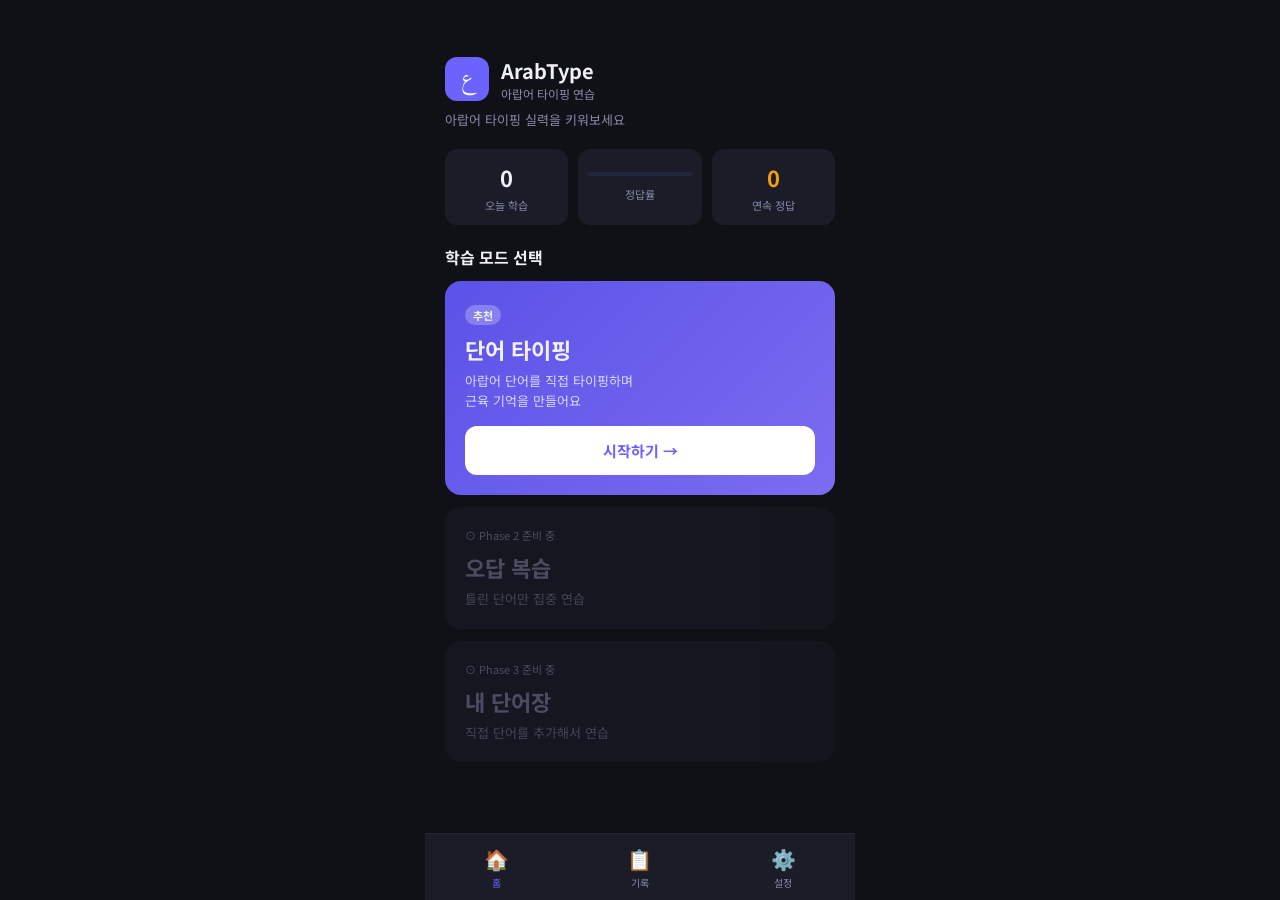
==== index.html @ 59c6b7cc "feat: ArabType MVP — 아랍어 타이핑 학습 앱 초기 버전" ====
<!DOCTYPE html>
<html lang="ko">
<head>
  <meta charset="UTF-8" />
  <meta name="viewport" content="width=device-width, initial-scale=1.0" />
  <title>ArabType — 아랍어 타이핑 연습</title>
  <link rel="preconnect" href="https://fonts.googleapis.com" />
  <link href="https://fonts.googleapis.com/css2?family=Amiri:wght@400;700&family=Noto+Sans+KR:wght@400;500;700&display=swap" rel="stylesheet" />
  <link rel="stylesheet" href="style.css" />
</head>
<body>

  <!-- ===== HOME SCREEN ===== -->
  <div id="screen-home" class="screen active">
    <div class="home-header">
      <div class="app-logo">
        <div class="logo-icon">ع</div>
        <div>
          <div class="app-name">ArabType</div>
          <div class="app-sub">아랍어 타이핑 연습</div>
        </div>
      </div>
      <p class="app-tagline">아랍어 타이핑 실력을 키워보세요</p>
    </div>

    <div class="stats-row">
      <div class="stat-card">
        <div class="stat-value" id="stat-today">0</div>
        <div class="stat-label">오늘 학습</div>
      </div>
      <div class="stat-card accent">
        <div class="stat-bar-wrap"><div class="stat-bar" id="stat-bar"></div></div>
        <div class="stat-label">정답률</div>
      </div>
      <div class="stat-card">
        <div class="stat-value streak" id="stat-streak">0</div>
        <div class="stat-label">연속 정답</div>
      </div>
    </div>

    <h2 class="section-title">학습 모드 선택</h2>

    <div class="mode-card active-mode" id="btn-start">
      <div class="mode-badge">추천</div>
      <div class="mode-title">단어 타이핑</div>
      <div class="mode-desc">아랍어 단어를 직접 타이핑하며<br>근육 기억을 만들어요</div>
      <button class="start-btn">시작하기 →</button>
    </div>

    <div class="mode-card locked">
      <div class="mode-lock">⊙ Phase 2 준비 중</div>
      <div class="mode-title dim">오답 복습</div>
      <div class="mode-desc dim">틀린 단어만 집중 연습</div>
    </div>

    <div class="mode-card locked">
      <div class="mode-lock">⊙ Phase 3 준비 중</div>
      <div class="mode-title dim">내 단어장</div>
      <div class="mode-desc dim">직접 단어를 추가해서 연습</div>
    </div>

    <nav class="bottom-nav">
      <div class="nav-item active">🏠<span>홈</span></div>
      <div class="nav-item">📋<span>기록</span></div>
      <div class="nav-item">⚙️<span>설정</span></div>
    </nav>
  </div>

  <!-- ===== PRACTICE SCREEN ===== -->
  <div id="screen-practice" class="screen">
    <div class="practice-header">
      <button class="back-btn" id="btn-back">‹</button>
      <div class="practice-title">
        <div>단어 타이핑</div>
        <div class="word-progress" id="word-progress">1 / 20 단어</div>
      </div>
      <div class="streak-badge" id="streak-badge">⚡ 0연속</div>
    </div>

    <div class="progress-bar-wrap">
      <div class="progress-bar" id="progress-bar"></div>
    </div>
    <div class="progress-info">
      <span id="pct-label">0% 완료</span>
      <span id="score-label">정답 0 / 오답 0</span>
    </div>

    <div class="word-card" id="word-card">
      <div class="card-top">
        <div class="category-tag" id="card-category">기초 단어</div>
        <div class="card-num" id="card-num">01</div>
      </div>
      <div class="arabic-word" id="arabic-word" dir="rtl">مَرْحَبًا</div>
      <div class="transliteration" id="transliteration">mar·ha·ban</div>
      <div class="meaning-row">
        <span class="meaning-icon">뜻</span>
        <span class="meaning-ko" id="meaning-ko">안녕하세요</span>
      </div>
      <div class="hint-row" id="hint-row">
        <span class="hint-icon">📍</span>
        <span class="hint-text" id="hint-text">힌트: 7글자, م으로 시작해요</span>
      </div>
    </div>

    <div class="input-label">● 아랍어로 입력하세요 (오른쪽에서 왼쪽)</div>
    <div class="input-wrap">
      <input
        type="text"
        id="arabic-input"
        class="arabic-input"
        dir="rtl"
        lang="ar"
        placeholder="مرحبا"
        autocomplete="off"
        autocorrect="off"
        spellcheck="false"
      />
    </div>
    <div class="keyboard-hint">⌨ 기기의 아랍어 키보드를 활성화하세요</div>

    <!-- 정답 피드백 -->
    <div class="feedback correct-feedback" id="feedback-correct">
      <div class="feedback-left">✓ 정답이에요! 🎉</div>
      <div class="feedback-right">
        <div class="feedback-word" id="feedback-word"></div>
        <div class="feedback-score">⚡ +10</div>
      </div>
    </div>

    <div class="action-row">
      <button class="skip-btn" id="btn-skip">↩ 건너뛰기</button>
      <button class="next-btn" id="btn-next" disabled>다음 단어 →</button>
    </div>
  </div>

  <!-- ===== WRONG FEEDBACK SCREEN ===== -->
  <div id="screen-wrong" class="screen">
    <div class="practice-header">
      <button class="back-btn" id="btn-back-wrong">‹</button>
      <div class="practice-title">
        <div>단어 타이핑</div>
      </div>
      <div class="streak-badge dim" id="streak-badge-wrong">⚡ 0연속</div>
    </div>

    <div class="word-card wrong-card">
      <div class="card-top">
        <div class="category-tag" id="wrong-category">기초 단어</div>
        <div class="wrong-x">✕</div>
      </div>
      <div class="arabic-word" id="wrong-arabic" dir="rtl">شُكْرًا</div>
      <div class="transliteration" id="wrong-trans">shuk·ran</div>
      <div class="meaning-row">
        <span class="meaning-icon">뜻</span>
        <span class="meaning-ko" id="wrong-meaning">감사합니다</span>
      </div>
    </div>

    <div class="compare-box">
      <div class="compare-label">입력 비교</div>
      <div class="compare-row">
        <span class="compare-tag my">내 답</span>
        <span class="compare-word" dir="rtl" id="my-answer"></span>
        <span class="compare-icon wrong-icon">✕</span>
      </div>
      <div class="compare-row">
        <span class="compare-tag correct">정답</span>
        <span class="compare-word" dir="rtl" id="correct-answer"></span>
        <span class="compare-icon correct-icon">✓</span>
      </div>
      <div class="compare-note" id="compare-note"></div>
    </div>

    <div class="action-row">
      <button class="retry-btn" id="btn-retry">↺ 다시 시도</button>
      <button class="next-btn" id="btn-next-wrong">다음 단어 →</button>
    </div>
    <div class="note-link">📌 오답 노트에 저장 (Phase 2)</div>
  </div>

  <!-- ===== COMPLETE SCREEN ===== -->
  <div id="screen-complete" class="screen">
    <div class="complete-wrap">
      <div class="complete-emoji">🎉</div>
      <h2>학습 완료!</h2>
      <div class="complete-stats">
        <div class="c-stat"><div class="c-val" id="c-total"></div><div class="c-lbl">총 단어</div></div>
        <div class="c-stat"><div class="c-val" id="c-correct"></div><div class="c-lbl">정답</div></div>
        <div class="c-stat"><div class="c-val" id="c-rate"></div><div class="c-lbl">정답률</div></div>
      </div>
      <button class="start-btn" id="btn-home">홈으로 돌아가기</button>
    </div>
  </div>

  <script src="app.js"></script>
</body>
</html>
---- style.css ----
*, *::before, *::after { box-sizing: border-box; margin: 0; padding: 0; }

:root {
  --bg: #0f1117;
  --surface: #1a1d27;
  --surface2: #22263a;
  --primary: #6c63ff;
  --primary-dim: #4a44b5;
  --success: #22c55e;
  --error: #ef4444;
  --text: #f0f0f5;
  --text-dim: #8888aa;
  --accent: #f59e0b;
  --radius: 16px;
}

body {
  background: var(--bg);
  color: var(--text);
  font-family: 'Noto Sans KR', sans-serif;
  min-height: 100vh;
  display: flex;
  justify-content: center;
}

.screen {
  display: none;
  flex-direction: column;
  width: 100%;
  max-width: 430px;
  min-height: 100vh;
  padding: 0 0 80px;
  overflow-y: auto;
}
.screen.active { display: flex; }

/* ── HOME ── */
.home-header {
  padding: 56px 20px 20px;
}
.app-logo {
  display: flex;
  align-items: center;
  gap: 12px;
  margin-bottom: 8px;
}
.logo-icon {
  width: 44px; height: 44px;
  background: var(--primary);
  border-radius: 12px;
  display: flex; align-items: center; justify-content: center;
  font-family: 'Amiri', serif;
  font-size: 22px; color: #fff;
}
.app-name { font-size: 20px; font-weight: 700; }
.app-sub { font-size: 12px; color: var(--text-dim); }
.app-tagline { color: var(--text-dim); font-size: 13px; margin-top: 4px; }

.stats-row {
  display: flex; gap: 10px;
  padding: 0 20px 20px;
}
.stat-card {
  flex: 1;
  background: var(--surface);
  border-radius: 12px;
  padding: 12px 10px;
  text-align: center;
}
.stat-card.accent { display: flex; flex-direction: column; justify-content: center; align-items: center; }
.stat-value { font-size: 22px; font-weight: 700; color: var(--text); }
.stat-value.streak { color: var(--accent); }
.stat-label { font-size: 11px; color: var(--text-dim); margin-top: 4px; }
.stat-bar-wrap { width: 100%; height: 4px; background: var(--surface2); border-radius: 2px; margin-bottom: 6px; }
.stat-bar { height: 100%; background: var(--success); border-radius: 2px; transition: width .4s; width: 0%; }

.section-title { padding: 0 20px 12px; font-size: 16px; font-weight: 700; }

.mode-card {
  margin: 0 20px 12px;
  background: var(--surface);
  border-radius: var(--radius);
  padding: 20px;
  position: relative;
}
.mode-card.active-mode {
  background: linear-gradient(135deg, #5b52e8 0%, #7c6cf0 100%);
  cursor: pointer;
}
.mode-card.locked { opacity: .5; }
.mode-badge {
  display: inline-block;
  background: rgba(255,255,255,.25);
  font-size: 11px; font-weight: 700;
  padding: 2px 8px; border-radius: 20px;
  margin-bottom: 8px;
}
.mode-lock { font-size: 11px; color: var(--text-dim); margin-bottom: 8px; }
.mode-title { font-size: 22px; font-weight: 700; margin-bottom: 6px; }
.mode-desc { font-size: 13px; line-height: 1.5; opacity: .85; }
.mode-title.dim, .mode-desc.dim { color: var(--text-dim); }
.start-btn {
  display: block;
  width: 100%;
  margin-top: 16px;
  background: #fff;
  color: var(--primary);
  font-family: 'Noto Sans KR', sans-serif;
  font-size: 15px; font-weight: 700;
  padding: 14px;
  border: none; border-radius: 12px;
  cursor: pointer;
  transition: opacity .2s;
}
.start-btn:hover { opacity: .9; }

.bottom-nav {
  position: fixed;
  bottom: 0; left: 50%; transform: translateX(-50%);
  width: 100%; max-width: 430px;
  background: var(--surface);
  display: flex;
  border-top: 1px solid var(--surface2);
}
.nav-item {
  flex: 1; display: flex; flex-direction: column;
  align-items: center; justify-content: center;
  padding: 10px 0; gap: 2px;
  font-size: 20px; color: var(--text-dim); cursor: pointer;
}
.nav-item span { font-size: 10px; }
.nav-item.active { color: var(--primary); }

/* ── PRACTICE ── */
.practice-header {
  display: flex; align-items: center; gap: 12px;
  padding: 52px 20px 12px;
}
.back-btn {
  background: var(--surface); border: none;
  color: var(--text); font-size: 22px;
  width: 36px; height: 36px; border-radius: 10px;
  cursor: pointer; display: flex; align-items: center; justify-content: center;
}
.practice-title { flex: 1; font-size: 15px; font-weight: 700; }
.word-progress { font-size: 12px; color: var(--text-dim); font-weight: 400; }
.streak-badge {
  background: var(--surface2);
  border-radius: 20px;
  padding: 4px 10px;
  font-size: 12px; font-weight: 700;
  color: var(--accent);
  white-space: nowrap;
}
.streak-badge.dim { color: var(--text-dim); }

.progress-bar-wrap {
  margin: 0 20px 4px;
  height: 5px; background: var(--surface2); border-radius: 3px;
}
.progress-bar {
  height: 100%; background: var(--primary);
  border-radius: 3px; transition: width .4s;
  width: 0%;
}
.progress-info {
  display: flex; justify-content: space-between;
  padding: 0 20px 14px;
  font-size: 11px; color: var(--text-dim);
}

.word-card {
  margin: 0 20px 16px;
  background: var(--surface);
  border-radius: var(--radius);
  padding: 20px;
}
.word-card.wrong-card {
  border: 2px solid var(--error);
}
.card-top {
  display: flex; justify-content: space-between; align-items: center;
  margin-bottom: 16px;
}
.category-tag {
  background: rgba(108,99,255,.25);
  color: #a89df8;
  font-size: 11px; font-weight: 700;
  padding: 3px 10px; border-radius: 20px;
}
.card-num { font-size: 13px; color: var(--text-dim); font-weight: 700; }
.wrong-x { color: var(--error); font-size: 18px; font-weight: 700; }

.arabic-word {
  font-family: 'Amiri', serif;
  font-size: 52px; font-weight: 700;
  text-align: center;
  line-height: 1.3;
  margin-bottom: 10px;
  color: var(--text);
}
.transliteration {
  text-align: center;
  color: var(--primary);
  font-size: 14px;
  margin-bottom: 14px;
  letter-spacing: .5px;
}
.meaning-row {
  display: flex; align-items: center; gap: 8px;
  background: var(--surface2);
  border-radius: 10px; padding: 8px 12px;
  margin-bottom: 8px;
}
.meaning-icon {
  background: var(--surface);
  font-size: 11px; padding: 2px 6px;
  border-radius: 6px; color: var(--text-dim);
}
.meaning-ko { font-size: 14px; font-weight: 500; }
.hint-row {
  display: flex; align-items: center; gap: 6px;
  font-size: 12px; color: var(--text-dim);
}

.input-label {
  padding: 0 20px 8px;
  font-size: 12px; color: var(--success);
  display: flex; align-items: center; gap: 6px;
}
.input-wrap { padding: 0 20px 6px; }
.arabic-input {
  width: 100%;
  background: var(--surface);
  border: 2px solid var(--surface2);
  border-radius: 12px;
  padding: 14px 16px;
  font-family: 'Amiri', serif;
  font-size: 26px; color: var(--text);
  text-align: right;
  outline: none;
  transition: border-color .2s;
}
.arabic-input:focus { border-color: var(--primary); }
.arabic-input.correct { border-color: var(--success); background: rgba(34,197,94,.08); }
.arabic-input.wrong-input { border-color: var(--error); animation: shake .3s; }

@keyframes shake {
  0%,100%{transform:translateX(0)}
  25%{transform:translateX(-6px)}
  75%{transform:translateX(6px)}
}

.keyboard-hint {
  text-align: center;
  font-size: 11px; color: var(--text-dim);
  margin-bottom: 14px;
}

.feedback {
  display: none;
  margin: 0 20px 14px;
  border-radius: 12px;
  padding: 12px 16px;
  align-items: center;
  justify-content: space-between;
}
.feedback.visible { display: flex; }
.correct-feedback { background: var(--success); color: #fff; }
.feedback-left { font-size: 14px; font-weight: 700; }
.feedback-right { text-align: right; }
.feedback-word { font-family: 'Amiri', serif; font-size: 16px; }
.feedback-score { font-size: 12px; font-weight: 700; margin-top: 2px; }

.action-row {
  display: flex; gap: 10px;
  padding: 0 20px;
}
.skip-btn, .retry-btn {
  flex: 1;
  background: var(--surface);
  border: none; border-radius: 12px;
  color: var(--text); font-family: 'Noto Sans KR', sans-serif;
  font-size: 14px; font-weight: 500;
  padding: 14px; cursor: pointer;
}
.next-btn {
  flex: 2;
  background: var(--primary);
  border: none; border-radius: 12px;
  color: #fff; font-family: 'Noto Sans KR', sans-serif;
  font-size: 14px; font-weight: 700;
  padding: 14px; cursor: pointer;
  transition: opacity .2s;
}
.next-btn:disabled { opacity: .4; cursor: default; }

/* ── WRONG SCREEN ── */
.compare-box {
  margin: 0 20px 16px;
  background: var(--surface);
  border-radius: var(--radius);
  padding: 16px;
}
.compare-label { font-size: 12px; color: var(--text-dim); margin-bottom: 10px; }
.compare-row {
  display: flex; align-items: center; gap: 8px;
  padding: 8px 0;
  border-bottom: 1px solid var(--surface2);
}
.compare-row:last-of-type { border-bottom: none; }
.compare-tag {
  font-size: 11px; font-weight: 700;
  padding: 3px 8px; border-radius: 6px;
  min-width: 42px; text-align: center;
}
.compare-tag.my { background: rgba(239,68,68,.2); color: var(--error); }
.compare-tag.correct { background: rgba(34,197,94,.2); color: var(--success); }
.compare-word {
  flex: 1; font-family: 'Amiri', serif;
  font-size: 20px; text-align: right;
}
.compare-icon { font-size: 16px; }
.wrong-icon { color: var(--error); }
.correct-icon { color: var(--success); }
.compare-note {
  margin-top: 10px;
  font-size: 12px; color: var(--text-dim);
  line-height: 1.5;
}
.note-link {
  text-align: center;
  font-size: 12px; color: var(--text-dim);
  margin-top: 12px;
}
.retry-btn { flex: 1; }

/* ── COMPLETE ── */
.complete-wrap {
  display: flex; flex-direction: column;
  align-items: center; justify-content: center;
  min-height: 100vh; padding: 40px 20px;
  text-align: center; gap: 16px;
}
.complete-emoji { font-size: 60px; }
.complete-wrap h2 { font-size: 26px; }
.complete-stats {
  display: flex; gap: 20px;
  background: var(--surface);
  border-radius: var(--radius);
  padding: 20px 30px;
  margin: 10px 0;
}
.c-stat { text-align: center; }
.c-val { font-size: 28px; font-weight: 700; color: var(--primary); }
.c-lbl { font-size: 12px; color: var(--text-dim); margin-top: 4px; }
.complete-wrap .start-btn { color: var(--primary); max-width: 280px; }
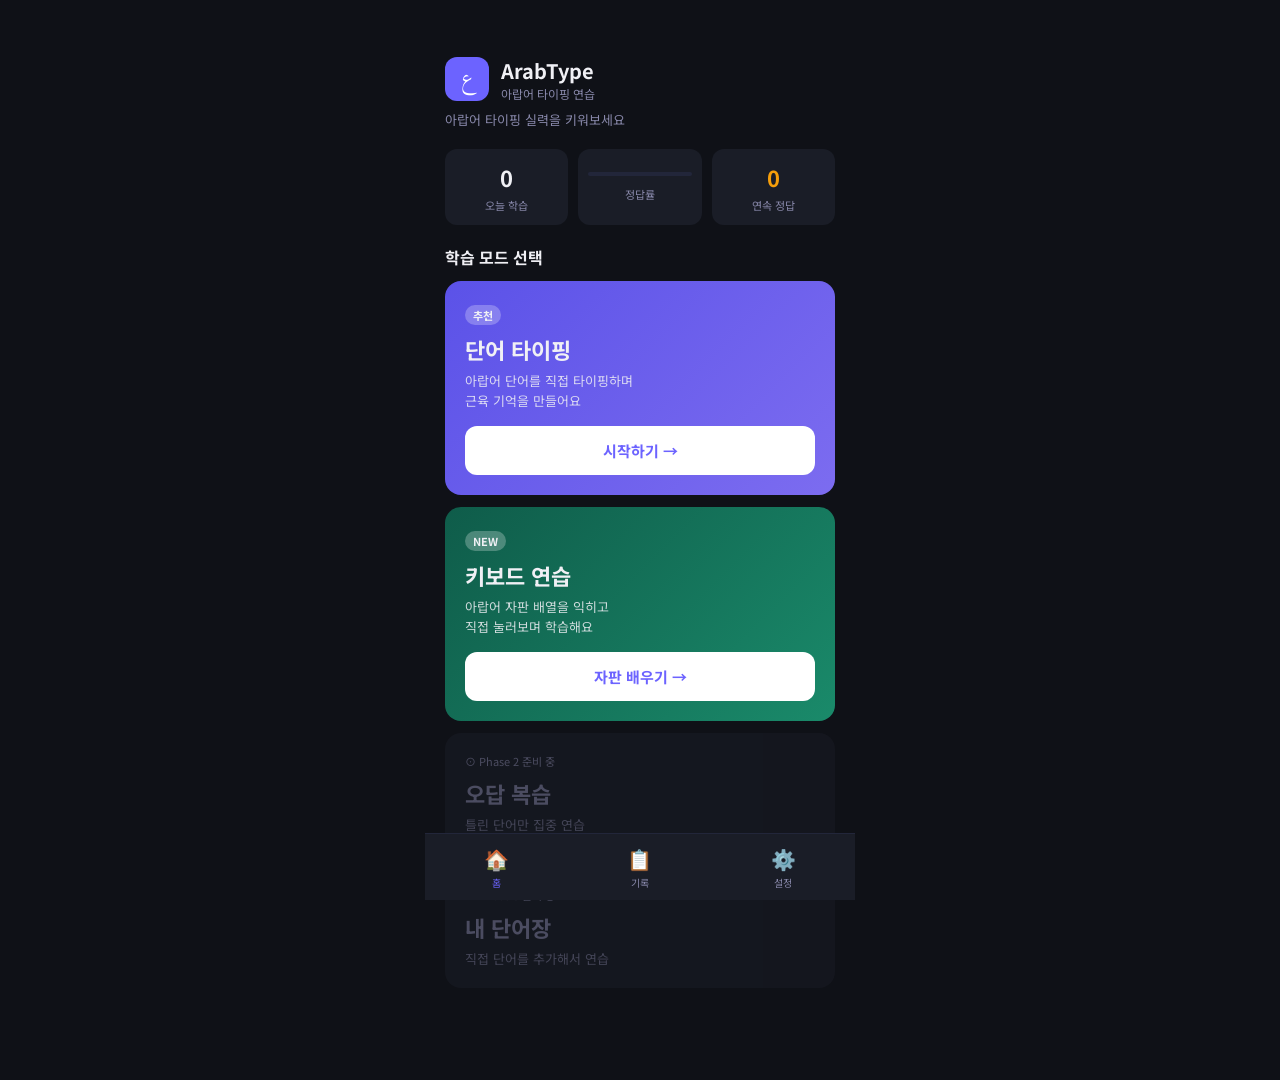
==== commit 1292e9c2: "feat: 아랍어 키보드 가이드 화면 추가 (Step1 자판 + Step2 하라카트)" ====
--- a/index.html
+++ b/index.html
@@ -45,6 +45,13 @@
       <div class="mode-title">단어 타이핑</div>
       <div class="mode-desc">아랍어 단어를 직접 타이핑하며<br>근육 기억을 만들어요</div>
       <button class="start-btn">시작하기 →</button>
+    </div>
+
+    <div class="mode-card keyboard-mode" onclick="location.href='keyboard-guide.html'">
+      <div class="mode-badge new-badge">NEW</div>
+      <div class="mode-title">키보드 연습</div>
+      <div class="mode-desc">아랍어 자판 배열을 익히고<br>직접 눌러보며 학습해요</div>
+      <button class="start-btn keyboard-start-btn">자판 배우기 →</button>
     </div>
 
     <div class="mode-card locked">
--- a/style.css
+++ b/style.css
@@ -88,6 +88,12 @@
   cursor: pointer;
 }
 .mode-card.locked { opacity: .5; }
+.mode-card.keyboard-mode {
+  background: linear-gradient(135deg, #0f5c4a 0%, #1a8a6a 100%);
+  cursor: pointer;
+}
+.new-badge { background: rgba(255,255,255,.25); }
+.keyboard-start-btn { color: #1a8a6a; }
 .mode-badge {
   display: inline-block;
   background: rgba(255,255,255,.25);
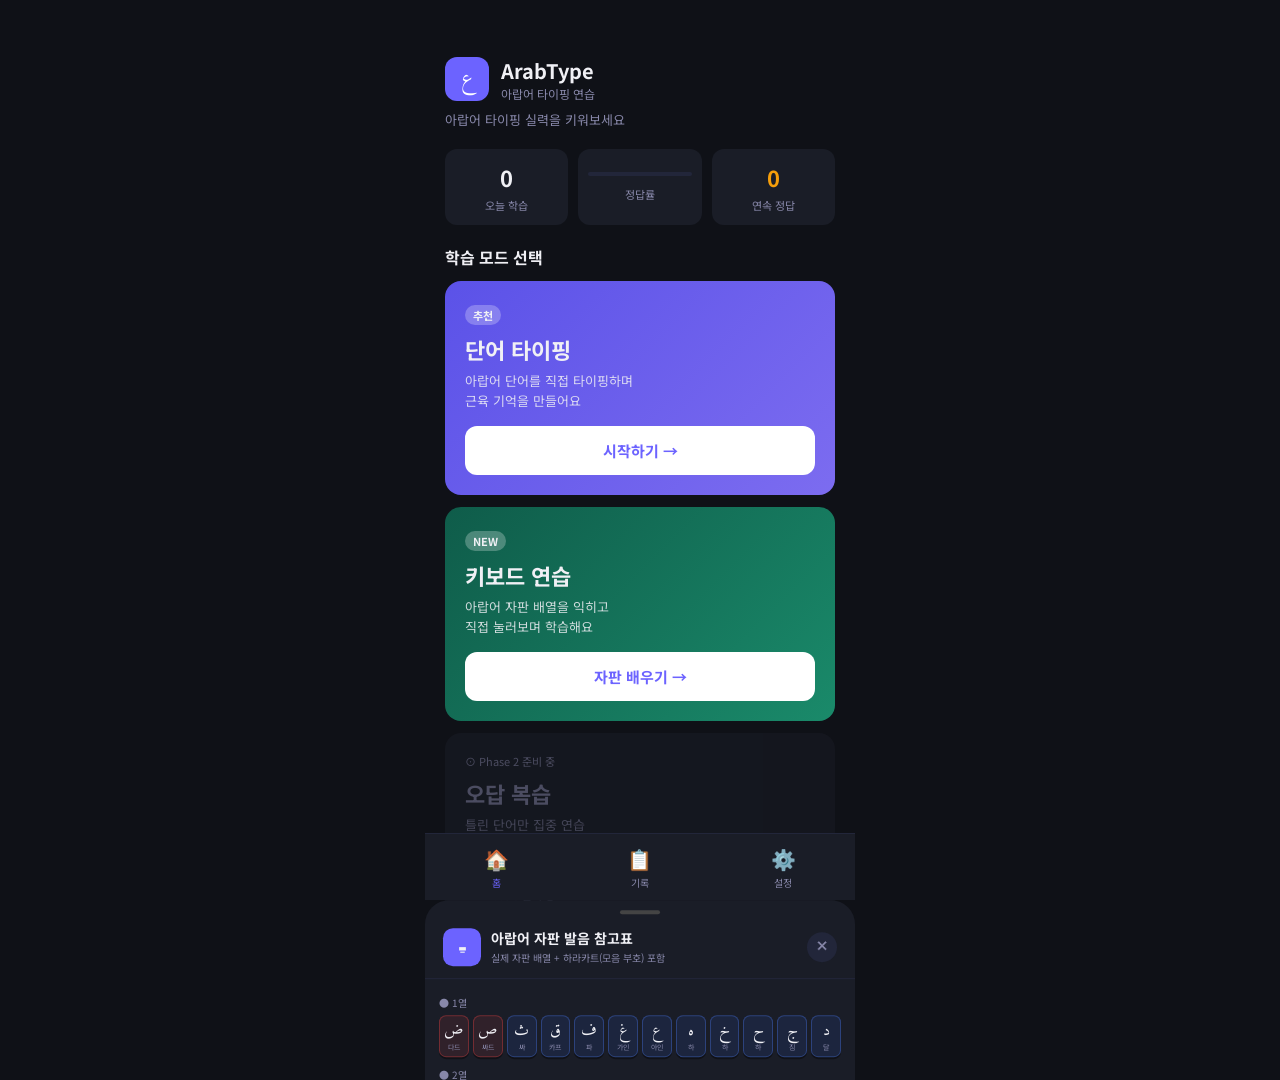
==== commit 743ae36f: "feat: Tip 버튼 + 아랍어 자판 발음 참고표 바텀 시트 추가" ====
--- a/index.html
+++ b/index.html
@@ -109,7 +109,10 @@
       </div>
     </div>
 
-    <div class="input-label">● 아랍어로 입력하세요 (오른쪽에서 왼쪽)</div>
+    <div class="input-label">
+      <span>● 아랍어로 입력하세요 (오른쪽에서 왼쪽)</span>
+      <button class="tip-btn" id="btn-tip">💡 tip?</button>
+    </div>
     <div class="input-wrap">
       <input
         type="text"
@@ -199,6 +202,58 @@
     </div>
   </div>
 
+  <!-- ===== TIP BOTTOM SHEET ===== -->
+  <div id="tip-overlay" class="tip-overlay" onclick="closeTip()"></div>
+  <div id="tip-sheet" class="tip-sheet">
+    <div class="tip-drag-handle"></div>
+    <div class="tip-header">
+      <div class="tip-header-left">
+        <div class="tip-icon">⌨</div>
+        <div>
+          <div class="tip-title">아랍어 자판 발음 참고표</div>
+          <div class="tip-subtitle">실제 자판 배열 + 하라카트(모음 부호) 포함</div>
+        </div>
+      </div>
+      <button class="tip-close" onclick="closeTip()">✕</button>
+    </div>
+
+    <div class="tip-body">
+      <!-- 키보드 행 -->
+      <div class="tip-row-label">● 1열</div>
+      <div class="tip-kb-row" id="tip-row1"></div>
+      <div class="tip-row-label">● 2열</div>
+      <div class="tip-kb-row" id="tip-row2"></div>
+      <div class="tip-row-label">● 3열</div>
+      <div class="tip-kb-row" id="tip-row3"></div>
+
+      <!-- 하라카트 섹션 -->
+      <div class="tip-section-title">
+        <span class="tip-dot orange"></span>
+        하라카트 — 모음 부호 <span class="tip-section-sub">(수쿤 키 확장)</span>
+      </div>
+      <div class="tip-info-box">
+        ⓘ 단어 안에서 짧은 모음을 표시하는 기호예요<br>
+        예: ـَ(바) · ـِ(비) · ـُ(부) · ـْ(받침) · ـّ(강조)
+      </div>
+      <div class="tip-harakat-grid" id="tip-harakat"></div>
+
+      <!-- 범례 -->
+      <div class="tip-legend">
+        <div class="tl-item"><span class="tl-dot orange"></span>단모음</div>
+        <div class="tl-item"><span class="tl-dot blue"></span>수쿤(받침)</div>
+        <div class="tl-item"><span class="tl-dot purple"></span>길다(겹자음)</div>
+        <div class="tl-item"><span class="tl-dot gray"></span>탄윈(어말)</div>
+        <div class="tl-item"><span class="tl-dot white"></span>일반 자음</div>
+        <div class="tl-item"><span class="tl-dot red"></span>강조 자음</div>
+        <div class="tl-item"><span class="tl-dot green"></span>모음자</div>
+      </div>
+    </div>
+
+    <div class="tip-footer">
+      <button class="tip-confirm-btn" onclick="closeTip()">✓ 확인했어요</button>
+    </div>
+  </div>
+
   <script src="app.js"></script>
 </body>
 </html>
--- a/style.css
+++ b/style.css
@@ -361,3 +361,207 @@
 .c-val { font-size: 28px; font-weight: 700; color: var(--primary); }
 .c-lbl { font-size: 12px; color: var(--text-dim); margin-top: 4px; }
 .complete-wrap .start-btn { color: var(--primary); max-width: 280px; }
+
+/* ── TIP BUTTON ── */
+.input-label {
+  display: flex;
+  align-items: center;
+  justify-content: space-between;
+}
+.tip-btn {
+  background: rgba(108, 99, 255, 0.2);
+  border: 1px solid rgba(108, 99, 255, 0.5);
+  color: #a89df8;
+  font-family: 'Noto Sans KR', sans-serif;
+  font-size: 11px;
+  font-weight: 700;
+  padding: 4px 10px;
+  border-radius: 20px;
+  cursor: pointer;
+  white-space: nowrap;
+}
+.tip-btn:active { opacity: .7; }
+
+/* ── TIP OVERLAY & SHEET ── */
+.tip-overlay {
+  display: none;
+  position: fixed;
+  inset: 0;
+  background: rgba(0,0,0,.55);
+  z-index: 100;
+}
+.tip-overlay.open { display: block; }
+
+.tip-sheet {
+  display: flex;
+  flex-direction: column;
+  position: fixed;
+  bottom: 0;
+  left: 50%;
+  transform: translateX(-50%) translateY(100%);
+  width: 100%;
+  max-width: 430px;
+  max-height: 88vh;
+  background: #1a1d27;
+  border-radius: 24px 24px 0 0;
+  z-index: 101;
+  transition: transform .32s cubic-bezier(.32,1,.55,1);
+}
+.tip-sheet.open { transform: translateX(-50%) translateY(0); }
+
+.tip-drag-handle {
+  width: 40px; height: 4px;
+  background: #444;
+  border-radius: 2px;
+  margin: 10px auto 0;
+  flex-shrink: 0;
+}
+
+.tip-header {
+  display: flex;
+  align-items: center;
+  justify-content: space-between;
+  padding: 14px 18px 12px;
+  border-bottom: 1px solid #22263a;
+  flex-shrink: 0;
+}
+.tip-header-left { display: flex; align-items: center; gap: 10px; }
+.tip-icon {
+  width: 38px; height: 38px;
+  background: var(--primary);
+  border-radius: 10px;
+  display: flex; align-items: center; justify-content: center;
+  font-size: 18px; flex-shrink: 0;
+}
+.tip-title { font-size: 14px; font-weight: 700; }
+.tip-subtitle { font-size: 10px; color: #8888aa; margin-top: 2px; }
+.tip-close {
+  background: #22263a; border: none; color: #8888aa;
+  width: 30px; height: 30px; border-radius: 50%;
+  font-size: 13px; cursor: pointer;
+  display: flex; align-items: center; justify-content: center;
+}
+
+/* scrollable body */
+.tip-body {
+  overflow-y: auto;
+  padding: 14px 14px 0;
+  flex: 1;
+}
+
+.tip-row-label {
+  font-size: 10px; color: #8888aa;
+  margin-bottom: 5px; margin-top: 2px;
+}
+.tip-kb-row {
+  display: flex;
+  justify-content: center;
+  gap: 4px;
+  margin-bottom: 10px;
+  flex-wrap: nowrap;
+}
+.tip-key {
+  flex: 1;
+  max-width: 34px;
+  min-width: 0;
+  background: #22263a;
+  border-radius: 7px;
+  padding: 5px 2px;
+  text-align: center;
+  border: 1px solid rgba(255,255,255,.07);
+  box-shadow: 0 2px 0 rgba(0,0,0,.4);
+}
+.tip-key.cat-basic { border-color: rgba(74,122,239,.35); background: rgba(42,90,191,.15); }
+.tip-key.cat-long  { border-color: rgba(58,191,122,.4); background: rgba(42,138,90,.18); }
+.tip-key.cat-emph  { border-color: rgba(239,68,68,.35); background: rgba(239,68,68,.1); }
+.tip-key.cat-special { background: #2c3050; }
+.tip-key .tk-ar { font-family: 'Amiri', serif; font-size: 16px; display: block; line-height: 1.3; }
+.tip-key .tk-ko { font-size: 7px; color: #8888aa; display: block; line-height: 1.2; margin-top: 1px; }
+.tip-key-del {
+  flex: 1; max-width: 34px; background: #2c3050;
+  border-radius: 7px; padding: 5px 2px; text-align: center;
+  border: 1px solid rgba(255,255,255,.07);
+  box-shadow: 0 2px 0 rgba(0,0,0,.4);
+  font-size: 13px; color: #8888aa;
+  display: flex; align-items: center; justify-content: center;
+}
+
+/* harakat */
+.tip-section-title {
+  font-size: 12px; font-weight: 700;
+  display: flex; align-items: center; gap: 6px;
+  margin-bottom: 8px; margin-top: 4px;
+}
+.tip-section-sub { font-size: 10px; color: #8888aa; font-weight: 400; }
+.tip-dot { width: 7px; height: 7px; border-radius: 50%; display: inline-block; flex-shrink: 0; }
+.tip-dot.orange { background: #e07b2a; }
+.tip-dot.blue   { background: #4a7aef; }
+.tip-dot.purple { background: #7c5cbf; }
+.tip-dot.gray   { background: #666; }
+.tip-dot.white  { background: #ccc; }
+.tip-dot.red    { background: #ef4444; }
+.tip-dot.green  { background: #3abf7a; }
+
+.tip-info-box {
+  background: rgba(108,99,255,.12);
+  border: 1px solid rgba(108,99,255,.3);
+  border-radius: 10px;
+  padding: 9px 12px;
+  font-size: 11px; color: #bbbbcc;
+  line-height: 1.6;
+  margin-bottom: 10px;
+}
+
+.tip-harakat-grid {
+  display: flex;
+  flex-wrap: wrap;
+  gap: 6px;
+  margin-bottom: 12px;
+}
+.tip-h-key {
+  flex: 1; min-width: 52px; max-width: 64px;
+  border-radius: 8px;
+  padding: 7px 4px 5px;
+  text-align: center;
+  border: none;
+  box-shadow: 0 2px 0 rgba(0,0,0,.4);
+}
+.tip-h-key.orange { background: #e07b2a; }
+.tip-h-key.blue   { background: #2a5abf; }
+.tip-h-key.purple { background: #7c5cbf; }
+.tip-h-key.gray   { background: #3a3a5a; }
+.tip-h-key.selected { box-shadow: 0 0 0 2px #fff, 0 2px 0 rgba(0,0,0,.4); }
+.tip-h-key .thk-ar { font-family: 'Amiri', serif; font-size: 20px; display: block; color: #fff; line-height: 1.2; }
+.tip-h-key .thk-ko { font-size: 9px; color: rgba(255,255,255,.85); display: block; margin-top: 3px; }
+.tip-h-key .thk-sub{ font-size: 8px; color: rgba(255,255,255,.55); display: block; }
+
+/* legend */
+.tip-legend {
+  display: flex;
+  flex-wrap: wrap;
+  gap: 6px 14px;
+  padding-bottom: 12px;
+}
+.tl-item {
+  display: flex; align-items: center; gap: 4px;
+  font-size: 10px; color: #8888aa;
+}
+
+/* footer */
+.tip-footer {
+  padding: 10px 14px 24px;
+  border-top: 1px solid #22263a;
+  flex-shrink: 0;
+}
+.tip-confirm-btn {
+  width: 100%;
+  background: var(--primary);
+  border: none;
+  border-radius: 12px;
+  color: #fff;
+  font-family: 'Noto Sans KR', sans-serif;
+  font-size: 15px; font-weight: 700;
+  padding: 14px;
+  cursor: pointer;
+}
+.tip-confirm-btn:active { opacity: .85; }
